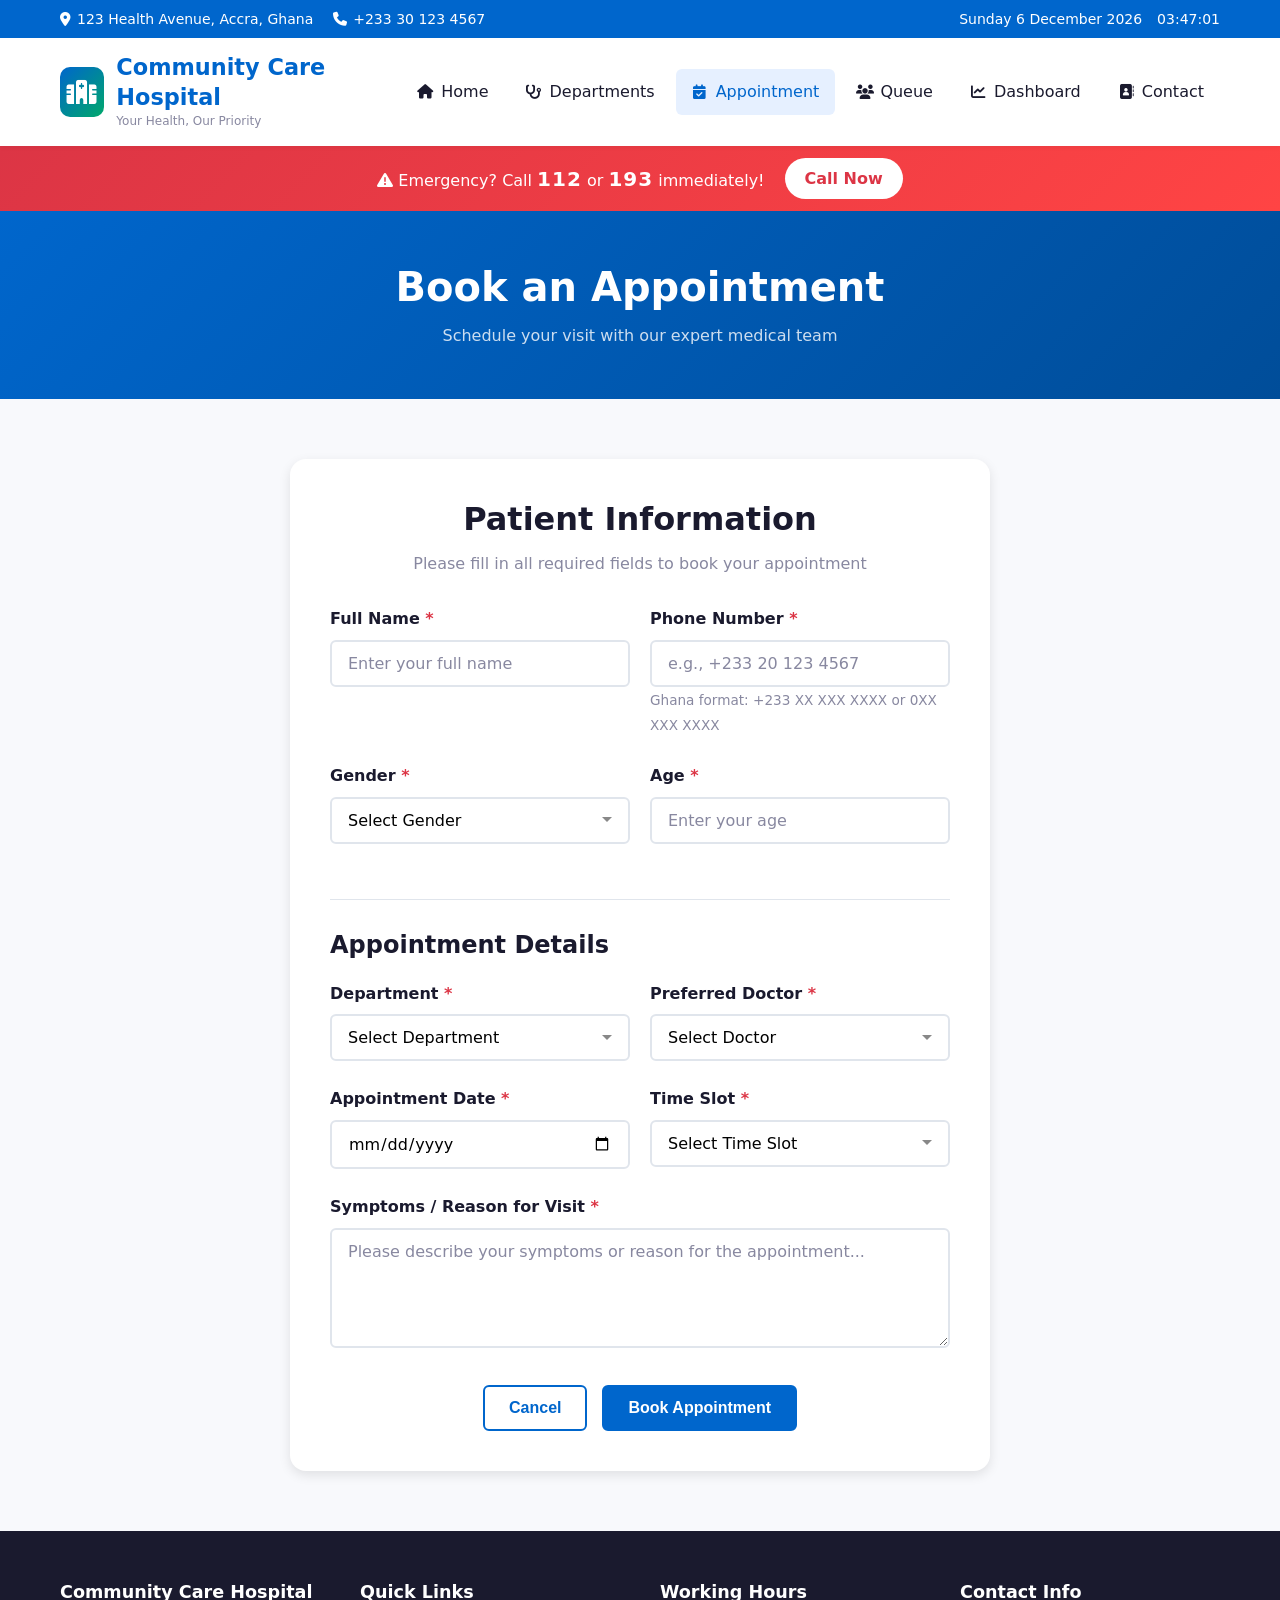
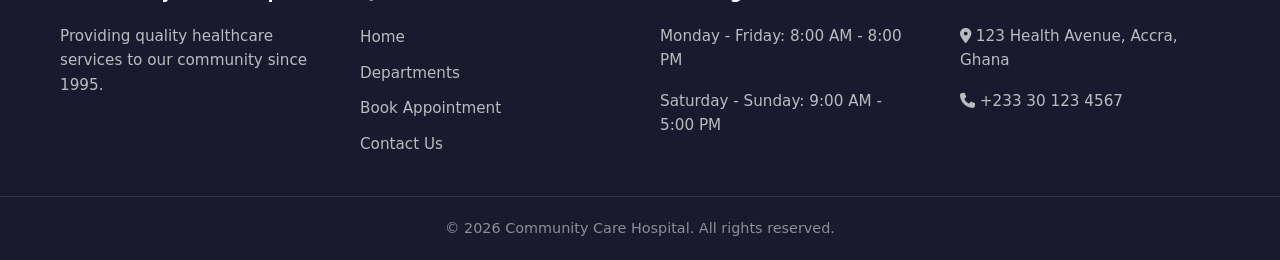
==== appointment.html @ 1f8b5b64 "Complete index design and js logic complete" ====
<!DOCTYPE html>
<html lang="en">
<head>
    <meta charset="UTF-8">
    <meta name="viewport" content="width=device-width, initial-scale=1.0">
    <title>Book Appointment - Community Care Hospital</title>
    <link rel="stylesheet" href="css/style.css">
    <link rel="stylesheet" href="css/appointment.css">
    <link rel="stylesheet" href="https://cdnjs.cloudflare.com/ajax/libs/font-awesome/6.5.2/css/all.min.css" crossorigin="anonymous" referrerpolicy="no-referrer">
</head>
<body data-page="appointment">
    <!-- Header -->
    <header class="header">
        <div class="header-top">
            <div class="container">
                <div class="header-info">
                    <span><i class="fa-solid fa-location-dot"></i> 123 Health Avenue, Accra, Ghana</span>
                    <span><i class="fa-solid fa-phone"></i> +233 30 123 4567</span>
                </div>
                <div class="datetime-display">
                    <span id="live-date"></span>
                    <span id="live-time"></span>
                </div>
            </div>
        </div>
        <div class="header-main">
            <div class="container">
                <a href="index.html" class="logo">
                    <div class="logo-icon"><i class="fa-solid fa-hospital"></i></div>
                    <div class="logo-text">
                        <h1>Community Care Hospital</h1>
                        <p>Your Health, Our Priority</p>
                    </div>
                </a>
                <nav>
                    <button class="mobile-menu-btn" aria-label="Menu">
                        <span></span>
                        <span></span>
                        <span></span>
                    </button>
                    <ul class="nav-links">
                        <li><a href="index.html"><i class="fa-solid fa-house"></i> Home</a></li>
                        <li><a href="departments.html"><i class="fa-solid fa-stethoscope"></i> Departments</a></li>
                        <li><a href="appointment.html" class="active"><i class="fa-solid fa-calendar-check"></i>  Appointment</a></li>
                        <li><a href="queue.html"><i class="fa-solid fa-users"></i> Queue</a></li>
                        <li><a href="dashboard.html"><i class="fa-solid fa-chart-line"></i> Dashboard</a></li>
                        <li><a href="contact.html"><i class="fa-solid fa-address-book"></i> Contact</a></li>
                    </ul>
                </nav>
            </div>
        </div>
    </header>

    <!-- Emergency Banner -->
    <div class="emergency-banner">
        <div class="container">
            <p><i class="fa-solid fa-triangle-exclamation"></i> Emergency? Call <strong>112</strong> or <strong>193</strong> immediately!</p>
            <a href="tel:112">Call Now</a>
        </div>
    </div>

    <!-- Page Header -->
    <section class="page-header">
        <div class="container">
            <h1>Book an Appointment</h1>
            <p>Schedule your visit with our expert medical team</p>
        </div>
    </section>

    <!-- Appointment Form Section -->
    <section class="section">
        <div class="container">
            <div class="form-container" id="appointment-form-container">
                <div class="form-card">
                    <h2>Patient Information</h2>
                    <p>Please fill in all required fields to book your appointment</p>
                    
                    <form id="appointment-form">
                        <!-- Personal Information -->
                        <div class="form-row">
                            <div class="form-group">
                                <label for="fullName">Full Name <span>*</span></label>
                                <input type="text" id="fullName" name="fullName" class="form-control" placeholder="Enter your full name" required>
                                <span class="error-message" id="fullName-error"></span>
                            </div>
                            <div class="form-group">
                                <label for="phone">Phone Number <span>*</span></label>
                                <input type="tel" id="phone" name="phone" class="form-control" placeholder="e.g., +233 20 123 4567" required>
                                <span class="form-hint">Ghana format: +233 XX XXX XXXX or 0XX XXX XXXX</span>
                                <span class="error-message" id="phone-error"></span>
                            </div>
                        </div>

                        <div class="form-row">
                            <div class="form-group">
                                <label for="gender">Gender <span>*</span></label>
                                <select id="gender" name="gender" class="form-control" required>
                                    <option value="">Select Gender</option>
                                    <option value="Male">Male</option>
                                    <option value="Female">Female</option>
                                    <option value="Other">Other</option>
                                </select>
                                <span class="error-message" id="gender-error"></span>
                            </div>
                            <div class="form-group">
                                <label for="age">Age <span>*</span></label>
                                <input type="number" id="age" name="age" class="form-control" placeholder="Enter your age" min="0" max="150" required>
                                <span class="error-message" id="age-error"></span>
                            </div>
                        </div>

                        <hr style="margin: 30px 0; border: none; border-top: 1px solid var(--border-color);">

                        <!-- Appointment Details -->
                        <h3 style="margin-bottom: 20px;">Appointment Details</h3>

                        <div class="form-row">
                            <div class="form-group">
                                <label for="department">Department <span>*</span></label>
                                <select id="department" name="department" class="form-control" required>
                                    <option value="">Select Department</option>
                                </select>
                                <span class="error-message" id="department-error"></span>
                            </div>
                            <div class="form-group">
                                <label for="doctor">Preferred Doctor <span>*</span></label>
                                <select id="doctor" name="doctor" class="form-control" required>
                                    <option value="">Select Doctor</option>
                                </select>
                                <span class="error-message" id="doctor-error"></span>
                            </div>
                        </div>

                        <div class="form-row">
                            <div class="form-group">
                                <label for="appointment-date">Appointment Date <span>*</span></label>
                                <input type="date" id="appointment-date" name="appointmentDate" class="form-control" required>
                                <span class="error-message" id="appointment-date-error"></span>
                            </div>
                            <div class="form-group">
                                <label for="time-slot">Time Slot <span>*</span></label>
                                <select id="time-slot" name="timeSlot" class="form-control" required>
                                    <option value="">Select Time Slot</option>
                                    <option value="Morning">Morning (8AM - 12PM)</option>
                                    <option value="Afternoon">Afternoon (12PM - 4PM)</option>
                                    <option value="Evening">Evening (4PM - 8PM)</option>
                                </select>
                                <span class="error-message" id="time-slot-error"></span>
                            </div>
                        </div>

                        <div class="form-group">
                            <label for="symptoms">Symptoms / Reason for Visit <span>*</span></label>
                            <textarea id="symptoms" name="symptoms" class="form-control" placeholder="Please describe your symptoms or reason for the appointment..." required></textarea>
                            <span class="error-message" id="symptoms-error"></span>
                        </div>

                        <div class="form-actions">
                            <button type="button" class="btn btn-outline-primary" onclick="window.history.back()">Cancel</button>
                            <button type="submit" class="btn btn-primary">Book Appointment</button>
                        </div>
                    </form>
                </div>
            </div>

            <!-- Confirmation Section (Hidden by default) -->
            <div id="appointment-confirmation" style="display: none;">
                <!-- Will be populated by JavaScript -->
            </div>
        </div>
    </section>

    <!-- Footer -->
    <footer class="footer">
        <div class="footer-main">
            <div class="container">
                <div class="footer-grid">
                    <div class="footer-section">
                        <h4>Community Care Hospital</h4>
                        <p>Providing quality healthcare services to our community since 1995.</p>
                    </div>
                    <div class="footer-section">
                        <h4>Quick Links</h4>
                        <ul class="footer-links">
                            <li><a href="index.html">Home</a></li>
                            <li><a href="departments.html">Departments</a></li>
                            <li><a href="appointment.html">Book Appointment</a></li>
                            <li><a href="contact.html">Contact Us</a></li>
                        </ul>
                    </div>
                    <div class="footer-section">
                        <h4>Working Hours</h4>
                        <p>Monday - Friday: 8:00 AM - 8:00 PM</p>
                        <p>Saturday - Sunday: 9:00 AM - 5:00 PM</p>
                    </div>
                    <div class="footer-section">
                        <h4>Contact Info</h4>
                        <p><i class="fa-solid fa-location-dot"></i> 123 Health Avenue, Accra, Ghana</p>
                        <p><i class="fa-solid fa-phone"></i> +233 30 123 4567</p>
                    </div>
                </div>
            </div>
        </div>
        <div class="footer-bottom">
            <div class="container">
                <p>&copy; 2026 Community Care Hospital. All rights reserved.</p>
            </div>
        </div>
    </footer>

    <script src="js/data.js"></script>
    <script src="js/core.js"></script>
    <script src="js/appointment-page.js"></script>
</body>
</html>
---- css/style.css ----
/* ============================================
   Hospital Appointment System - Stylesheet
   ============================================ */

/* ============================================
   CSS Variables & Reset
   ============================================ */

:root {
    --primary-color: #0066cc;
    --primary-dark: #004d99;
    --primary-light: #e6f0ff;
    --secondary-color: #00a86b;
    --secondary-dark: #008555;
    --accent-color: #ff6b35;
    --danger-color: #dc3545;
    --warning-color: #ffc107;
    --success-color: #28a745;
    
    --text-primary: #1a1a2e;
    --text-secondary: #4a4a6a;
    --text-muted: #8888a0;
    
    --bg-primary: #ffffff;
    --bg-secondary: #f8f9fc;
    --bg-tertiary: #eef1f5;
    
    --border-color: #e0e5ec;
    --shadow-sm: 0 2px 4px rgba(0, 0, 0, 0.05);
    --shadow-md: 0 4px 12px rgba(0, 0, 0, 0.1);
    --shadow-lg: 0 8px 24px rgba(0, 0, 0, 0.15);
    
    --radius-sm: 6px;
    --radius-md: 10px;
    --radius-lg: 16px;
    --radius-full: 50px;
    
    --transition: all 0.3s ease;
    
    --font-primary: 'Segoe UI', system-ui, -apple-system, sans-serif;
    --font-heading: 'Segoe UI', system-ui, -apple-system, sans-serif;
}

* {
    margin: 0;
    padding: 0;
    box-sizing: border-box;
}

html {
    scroll-behavior: smooth;
}

body {
    font-family: var(--font-primary);
    font-size: 16px;
    line-height: 1.6;
    color: var(--text-primary);
    background-color: var(--bg-secondary);
    min-height: 100vh;
    display: flex;
    flex-direction: column;
}

/* ============================================
   Typography
   ============================================ */

h1, h2, h3, h4, h5, h6 {
    font-family: var(--font-heading);
    font-weight: 700;
    line-height: 1.3;
    color: var(--text-primary);
}

h1 { font-size: 2.5rem; }
h2 { font-size: 2rem; }
h3 { font-size: 1.5rem; }
h4 { font-size: 1.25rem; }
h5 { font-size: 1.125rem; }
h6 { font-size: 1rem; }

p {
    margin-bottom: 1rem;
    color: var(--text-secondary);
}

a {
    color: var(--primary-color);
    text-decoration: none;
    transition: var(--transition);
}

a:hover {
    color: var(--primary-dark);
}

/* ============================================
   Layout Components
   ============================================ */

.container {
    width: 100%;
    max-width: 1200px;
    margin: 0 auto;
    padding: 0 20px;
}

.section {
    padding: 60px 0;
}

.section-header {
    text-align: center;
    margin-bottom: 40px;
}

.section-header h2 {
    margin-bottom: 10px;
}

.section-header p {
    color: var(--text-muted);
    max-width: 600px;
    margin: 0 auto;
}

/* ============================================
   Header & Navigation
   ============================================ */

.header {
    background: var(--bg-primary);
    box-shadow: var(--shadow-sm);
    position: sticky;
    top: 0;
    z-index: 1000;
}

.header-top {
    background: var(--primary-color);
    color: white;
    padding: 8px 0;
    font-size: 0.875rem;
}

.header-top .container {
    display: flex;
    justify-content: space-between;
    align-items: center;
    flex-wrap: wrap;
    gap: 10px;
}

.header-info {
    display: flex;
    gap: 20px;
    flex-wrap: wrap;
}

.header-info span {
    display: flex;
    align-items: center;
    gap: 6px;
}

.datetime-display {
    display: flex;
    gap: 15px;
    align-items: center;
}

#live-date, #live-time {
    font-weight: 500;
}

.header-main {
    padding: 15px 0;
}

.header-main .container {
    display: flex;
    justify-content: space-between;
    align-items: center;
}

.logo {
    display: flex;
    align-items: center;
    gap: 12px;
}

.logo-icon {
    width: 50px;
    height: 50px;
    background: linear-gradient(135deg, var(--primary-color), var(--secondary-color));
    border-radius: var(--radius-md);
    display: flex;
    align-items: center;
    justify-content: center;
    color: white;
    font-size: 1.5rem;
}

.logo-icon img {
    width: 100%;
    height: 100%;
    object-fit: cover;
    border-radius: var(--radius-md);
    display: block;
}

.logo-text h1 {
    font-size: 1.4rem;
    color: var(--primary-color);
}

.logo-text p {
    font-size: 0.75rem;
    color: var(--text-muted);
    margin: 0;
}

.nav-links {
    display: flex;
    gap: 5px;
    list-style: none;
}

.nav-links a {
    display: inline-flex;
    align-items: center;
    gap: 8px;
    padding: 10px 16px;
    color: var(--text-primary);
    font-weight: 500;
    border-radius: var(--radius-sm);
    transition: var(--transition);
}

.nav-links a i {
    width: 16px;
    text-align: center;
    font-size: 0.9rem;
}

.nav-links a:hover,
.nav-links a.active {
    background: var(--primary-light);
    color: var(--primary-color);
}

.mobile-menu-btn {
    display: none;
    flex-direction: column;
    gap: 5px;
    padding: 10px;
    background: none;
    border: none;
    cursor: pointer;
}

.mobile-menu-btn span {
    width: 25px;
    height: 3px;
    background: var(--text-primary);
    border-radius: 2px;
    transition: var(--transition);
}

/* ============================================
   Emergency Banner
   ============================================ */

.emergency-banner {
    background: linear-gradient(135deg, var(--danger-color), #ff4444);
    color: white;
    padding: 12px 0;
    text-align: center;
}

.emergency-banner .container {
    display: flex;
    justify-content: center;
    align-items: center;
    gap: 20px;
    flex-wrap: wrap;
}

.emergency-banner p {
    color: white;
    margin: 0;
    font-weight: 500;
}

.emergency-banner strong {
    font-size: 1.25rem;
    letter-spacing: 1px;
}

.emergency-banner a {
    background: white;
    color: var(--danger-color);
    padding: 8px 20px;
    border-radius: var(--radius-full);
    font-weight: 600;
}

.emergency-banner a:hover {
    background: #fff;
    color: var(--danger-color);
    transform: scale(1.05);
}

/* ============================================
   Hero Section
   ============================================ */

.hero {
    background: linear-gradient(135deg, var(--primary-color) 0%, var(--primary-dark) 100%);
    color: white;
    padding: 80px 0;
    position: relative;
    overflow: hidden;
}

.hero::before {
    content: '';
    position: absolute;
    top: 0;
    left: 0;
    right: 0;
    bottom: 0;
    background: url("data:image/svg+xml,%3Csvg width='60' height='60' viewBox='0 0 60 60' xmlns='http://www.w3.org/2000/svg'%3E%3Cg fill='none' fill-rule='evenodd'%3E%3Cg fill='%23ffffff' fill-opacity='0.05'%3E%3Cpath d='M36 34v-4h-2v4h-4v2h4v4h2v-4h4v-2h-4zm0-30V0h-2v4h-4v2h4v4h2V6h4V4h-4zM6 34v-4H4v4H0v2h4v4h2v-4h4v-2H6zM6 4V0H4v4H0v2h4v4h2V6h4V4H6z'/%3E%3C/g%3E%3C/g%3E%3C/svg%3E");
}

.hero .container {
    position: relative;
    z-index: 1;
    display: flex;
    align-items: center;
    justify-content: space-between;
    gap: 40px;
}

.hero-content {
    max-width: 600px;
}

.hero-content h1 {
    color: white;
    font-size: 3rem;
    margin-bottom: 20px;
}

.hero-content p {
    color: rgba(255, 255, 255, 0.9);
    font-size: 1.125rem;
    margin-bottom: 30px;
}

.hero-buttons {
    display: flex;
    gap: 15px;
    flex-wrap: wrap;
}

.hero-image {
    display: flex;
    align-items: center;
    justify-content: center;
    width: 400px;
    height: 300px;
    background: rgba(255, 255, 255, 0.1);
    border-radius: var(--radius-lg);
    font-size: 6rem;
}

.header-info i,
.emergency-banner p i,
.service-icon i,
.contact-icon i,
.hero-image i,
.success-icon i,
.confirmation-icon i,
.stat-icon i,
.empty-icon i {
    line-height: 1;
}

/* ============================================
   Buttons
   ============================================ */

.btn {
    display: inline-flex;
    align-items: center;
    justify-content: center;
    gap: 8px;
    padding: 12px 24px;
    font-size: 1rem;
    font-weight: 600;
    border-radius: var(--radius-sm);
    border: 2px solid transparent;
    cursor: pointer;
    transition: var(--transition);
    text-decoration: none;
}

.btn-primary {
    background: var(--primary-color);
    color: white;
    border-color: var(--primary-color);
}

.btn-primary:hover {
    background: var(--primary-dark);
    border-color: var(--primary-dark);
    color: white;
    transform: translateY(-2px);
    box-shadow: var(--shadow-md);
}

.btn-secondary {
    background: var(--secondary-color);
    color: white;
    border-color: var(--secondary-color);
}

.btn-secondary:hover {
    background: var(--secondary-dark);
    border-color: var(--secondary-dark);
    color: white;
    transform: translateY(-2px);
}

.btn-outline {
    background: transparent;
    color: white;
    border-color: white;
}

.btn-outline:hover {
    background: white;
    color: var(--primary-color);
}

.btn-outline-primary {
    background: transparent;
    color: var(--primary-color);
    border-color: var(--primary-color);
}

.btn-outline-primary:hover {
    background: var(--primary-color);
    color: white;
}

.btn-danger {
    background: var(--danger-color);
    color: white;
    border-color: var(--danger-color);
}

.btn-danger:hover {
    background: #c82333;
    border-color: #c82333;
    color: white;
}

.btn-sm {
    padding: 8px 16px;
    font-size: 0.875rem;
}

.btn-lg {
    padding: 16px 32px;
    font-size: 1.125rem;
}

.btn-icon {
    width: 36px;
    height: 36px;
    padding: 0;
    border-radius: var(--radius-sm);
    background: transparent;
    border: 1px solid var(--border-color);
    cursor: pointer;
    transition: var(--transition);
    font-size: 1rem;
}

.btn-serve:hover {
    background: var(--success-color);
    color: white;
    border-color: var(--success-color);
}

.btn-cancel:hover {
    background: var(--warning-color);
    color: var(--text-primary);
    border-color: var(--warning-color);
}

.btn-delete:hover {
    background: var(--danger-color);
    color: white;
    border-color: var(--danger-color);
}

/* ============================================
   Service Cards
   ============================================ */

.services-section {
    background-color: #3a753463; /* 10% opacity */
}

.services-header {
    max-width: 760px;
    margin-left: auto;
    margin-right: auto;
}

.services-kicker {
    display: inline-block;
    margin-bottom: 12px;
    padding: 6px 12px;
    border-radius: var(--radius-full);
    background: var(--primary-light);
    color: var(--primary-color);
    font-size: 0.8rem;
    font-weight: 700;
    letter-spacing: 0.04em;
    text-transform: uppercase;
}

.services-grid {
    display: grid;
    grid-template-columns: repeat(auto-fit, minmax(300px, 1fr));
    gap: 30px;
}

.services-section .service-card {
    background: var(--bg-primary);
    border-radius: var(--radius-lg);
    padding: 30px;
    text-align: left;
    box-shadow: var(--shadow-sm);
    transition: var(--transition);
    border: 1px solid var(--border-color);
    display: flex;
    flex-direction: column;
    gap: 8px;
}

.services-section .service-card:hover {
    transform: translateY(-5px);
    box-shadow: var(--shadow-lg);
}

.services-section .service-icon {
    width: 80px;
    height: 80px;
    margin: 0 0 14px;
    background: var(--primary-light);
    color: var(--primary-color);
    border-radius: var(--radius-md);
    display: flex;
    align-items: center;
    justify-content: center;
    font-size: 2rem;
}

.services-section .service-card h3 {
    margin-bottom: 10px;
}

.services-section .service-card p {
    color: var(--text-muted);
    margin-bottom: 16px;
}

.service-meta {
    border-top: 1px solid var(--border-color);
    padding-top: 12px;
    margin-bottom: 16px;
}

.service-meta strong {
    display: block;
    color: var(--primary-color);
    font-size: 0.98rem;
    margin-bottom: 2px;
}

.service-meta span {
    color: var(--text-muted);
    font-size: 0.9rem;
}

/* ============================================
   Quick Info Section
   ============================================ */

.quick-info-section {
    background: var(--bg-tertiary);
}

.quick-info-header {
    max-width: 760px;
    margin-left: auto;
    margin-right: auto;
}

.quick-info-kicker {
    display: inline-block;
    margin-bottom: 12px;
    padding: 6px 12px;
    border-radius: var(--radius-full);
    background: var(--primary-light);
    color: var(--primary-color);
    font-size: 0.8rem;
    font-weight: 700;
    letter-spacing: 0.04em;
    text-transform: uppercase;
}

.quick-info-grid {
    display: grid;
    grid-template-columns: repeat(auto-fit, minmax(280px, 1fr));
    gap: 24px;
}

.quick-info-card {
    background: var(--bg-primary);
    border: 1px solid var(--border-color);
    border-radius: var(--radius-lg);
    padding: 28px;
    box-shadow: var(--shadow-sm);
    transition: var(--transition);
}

.quick-info-card:hover {
    transform: translateY(-4px);
    box-shadow: var(--shadow-md);
}

.quick-info-icon {
    width: 56px;
    height: 56px;
    border-radius: var(--radius-md);
    background: var(--primary-light);
    color: var(--primary-color);
    display: flex;
    align-items: center;
    justify-content: center;
    font-size: 1.4rem;
    margin-bottom: 16px;
}

.quick-info-card h3 {
    margin-bottom: 10px;
    font-size: 1.2rem;
}

.quick-info-card p {
    margin-bottom: 18px;
    color: var(--text-secondary);
}

.quick-info-meta {
    border-top: 1px solid var(--border-color);
    padding-top: 14px;
}

.quick-info-meta strong {
    display: block;
    color: var(--primary-color);
    font-size: 1rem;
    margin-bottom: 2px;
}

.quick-info-meta span {
    color: var(--text-muted);
    font-size: 0.92rem;
}

/* ============================================
   Footer
   ============================================ */

.footer {
    background: var(--text-primary);
    color: white;
    margin-top: auto;
}

.footer-main {
    padding: 50px 0 30px;
}

.footer-grid {
    display: grid;
    grid-template-columns: repeat(auto-fit, minmax(250px, 1fr));
    gap: 40px;
}

.footer-section h4 {
    color: white;
    margin-bottom: 20px;
    font-size: 1.1rem;
}

.footer-section p,
.footer-section a {
    color: rgba(255, 255, 255, 0.7);
    font-size: 0.95rem;
}

.footer-section a:hover {
    color: white;
}

.footer-links {
    list-style: none;
}

.footer-links li {
    margin-bottom: 10px;
}

.footer-bottom {
    border-top: 1px solid rgba(255, 255, 255, 0.1);
    padding: 20px 0;
    text-align: center;
}

.footer-bottom p {
    color: rgba(255, 255, 255, 0.5);
    margin: 0;
    font-size: 0.9rem;
}

/* ============================================
   Page Headers
   ============================================ */

.page-header {
    background: linear-gradient(135deg, var(--primary-color) 0%, var(--primary-dark) 100%);
    color: white;
    padding: 50px 0;
    text-align: center;
}

.page-header h1 {
    color: white;
    margin-bottom: 10px;
}

.page-header p {
    color: rgba(255, 255, 255, 0.8);
    margin: 0;
}

/* ============================================
   Responsive Design
   ============================================ */

@media (max-width: 992px) {
    .hero .container {
        flex-direction: column;
        text-align: center;
    }
    
    .hero-content {
        max-width: 100%;
    }
    
    .hero-buttons {
        justify-content: center;
    }
    
    .hero-image {
        width: 300px;
        height: 220px;
    }
}

@media (max-width: 768px) {
    h1 { font-size: 2rem; }
    h2 { font-size: 1.5rem; }
    
    .header-top .container {
        justify-content: center;
    }
    
    .header-info {
        display: none;
    }
    
    .datetime-display {
        width: 100%;
        justify-content: center;
    }
    
    .mobile-menu-btn {
        display: flex;
    }
    
    .nav-links {
        position: absolute;
        top: 100%;
        left: 0;
        right: 0;
        background: var(--bg-primary);
        flex-direction: column;
        padding: 20px;
        box-shadow: var(--shadow-lg);
        display: none;
    }
    
    .nav-links.active {
        display: flex;
    }
    
    .nav-links a {
        padding: 15px;
        border-bottom: 1px solid var(--border-color);
    }
    
    .hero-content h1 {
        font-size: 2rem;
    }
}

@media (max-width: 480px) {
    .container {
        padding: 0 15px;
    }
    
    .section {
        padding: 40px 0;
    }
    
    .btn {
        width: 100%;
    }
    
    .hero-buttons {
        flex-direction: column;
    }
}

/* ============================================
   Print Styles
   ============================================ */

@media print {
    .header,
    .footer,
    .nav-links,
    .btn,
    .queue-controls {
        display: none;
    }
    
    .confirmation-card {
        box-shadow: none;
        border: 2px solid #000;
    }
    
    body {
        background: white;
    }
}
---- css/appointment.css ----
/* ============================================
   Appointment Page Styles
   ============================================ */

.form-container {
    max-width: 700px;
    margin: 0 auto;
}

.form-card {
    background: var(--bg-primary);
    border-radius: var(--radius-lg);
    padding: 40px;
    box-shadow: var(--shadow-md);
}

.form-card h2 {
    text-align: center;
    margin-bottom: 10px;
}

.form-card > p {
    text-align: center;
    color: var(--text-muted);
    margin-bottom: 30px;
}

.form-group {
    margin-bottom: 20px;
}

.form-row {
    display: grid;
    grid-template-columns: repeat(2, 1fr);
    gap: 20px;
}

.form-group label {
    display: block;
    font-weight: 600;
    margin-bottom: 8px;
    color: var(--text-primary);
}

.form-group label span {
    color: var(--danger-color);
}

.form-control {
    width: 100%;
    padding: 12px 16px;
    border: 2px solid var(--border-color);
    border-radius: var(--radius-sm);
    font-size: 1rem;
    font-family: inherit;
    transition: var(--transition);
    background: var(--bg-primary);
}

.form-control:focus {
    outline: none;
    border-color: var(--primary-color);
    box-shadow: 0 0 0 4px var(--primary-light);
}

.form-control.error {
    border-color: var(--danger-color);
    background: #fff8f8;
}

.form-control::placeholder {
    color: var(--text-muted);
}

select.form-control {
    cursor: pointer;
    appearance: none;
    background-image: url("data:image/svg+xml,%3Csvg xmlns='http://www.w3.org/2000/svg' width='12' height='12' viewBox='0 0 12 12'%3E%3Cpath fill='%23888' d='M6 8L1 3h10z'/%3E%3C/svg%3E");
    background-repeat: no-repeat;
    background-position: right 15px center;
    padding-right: 40px;
}

textarea.form-control {
    min-height: 120px;
    resize: vertical;
}

.error-message {
    color: var(--danger-color);
    font-size: 0.85rem;
    margin-top: 5px;
    display: block;
}

.form-hint {
    font-size: 0.85rem;
    color: var(--text-muted);
    margin-top: 5px;
}

.form-actions {
    display: flex;
    gap: 15px;
    margin-top: 30px;
    justify-content: center;
}

.confirmation-card {
    background: var(--bg-primary);
    border-radius: var(--radius-lg);
    padding: 40px;
    text-align: center;
    box-shadow: var(--shadow-lg);
    max-width: 550px;
    margin: 0 auto;
}

.confirmation-icon {
    width: 80px;
    height: 80px;
    background: var(--success-color);
    color: white;
    border-radius: var(--radius-full);
    display: flex;
    align-items: center;
    justify-content: center;
    font-size: 2.5rem;
    margin: 0 auto 20px;
}

.confirmation-card h2 {
    color: var(--success-color);
    margin-bottom: 20px;
}

.ticket-id {
    background: var(--primary-light);
    border: 2px dashed var(--primary-color);
    border-radius: var(--radius-md);
    padding: 15px 30px;
    display: inline-block;
    margin-bottom: 25px;
}

.ticket-id span {
    display: block;
    font-size: 0.85rem;
    color: var(--text-muted);
    margin-bottom: 5px;
}

.ticket-id strong {
    font-size: 1.5rem;
    color: var(--primary-color);
}

.appointment-details {
    text-align: left;
    background: var(--bg-tertiary);
    border-radius: var(--radius-md);
    padding: 20px;
    margin-bottom: 20px;
}

.detail-row {
    display: flex;
    justify-content: space-between;
    padding: 8px 0;
    border-bottom: 1px solid var(--border-color);
}

.detail-row:last-child {
    border-bottom: none;
}

.detail-row .label {
    color: var(--text-muted);
}

.detail-row .value {
    font-weight: 600;
    color: var(--text-primary);
}

.confirmation-note {
    background: var(--warning-color);
    color: var(--text-primary);
    padding: 15px;
    border-radius: var(--radius-md);
    margin-bottom: 25px;
}

.confirmation-note p {
    margin: 5px 0;
    font-size: 0.9rem;
    color: var(--text-primary);
}

.confirmation-actions {
    display: flex;
    gap: 15px;
    justify-content: center;
    flex-wrap: wrap;
}

@media (max-width: 768px) {
    .form-row {
        grid-template-columns: 1fr;
    }

    .form-card {
        padding: 25px;
    }
}

@media (max-width: 480px) {
    .confirmation-actions {
        flex-direction: column;
    }
}
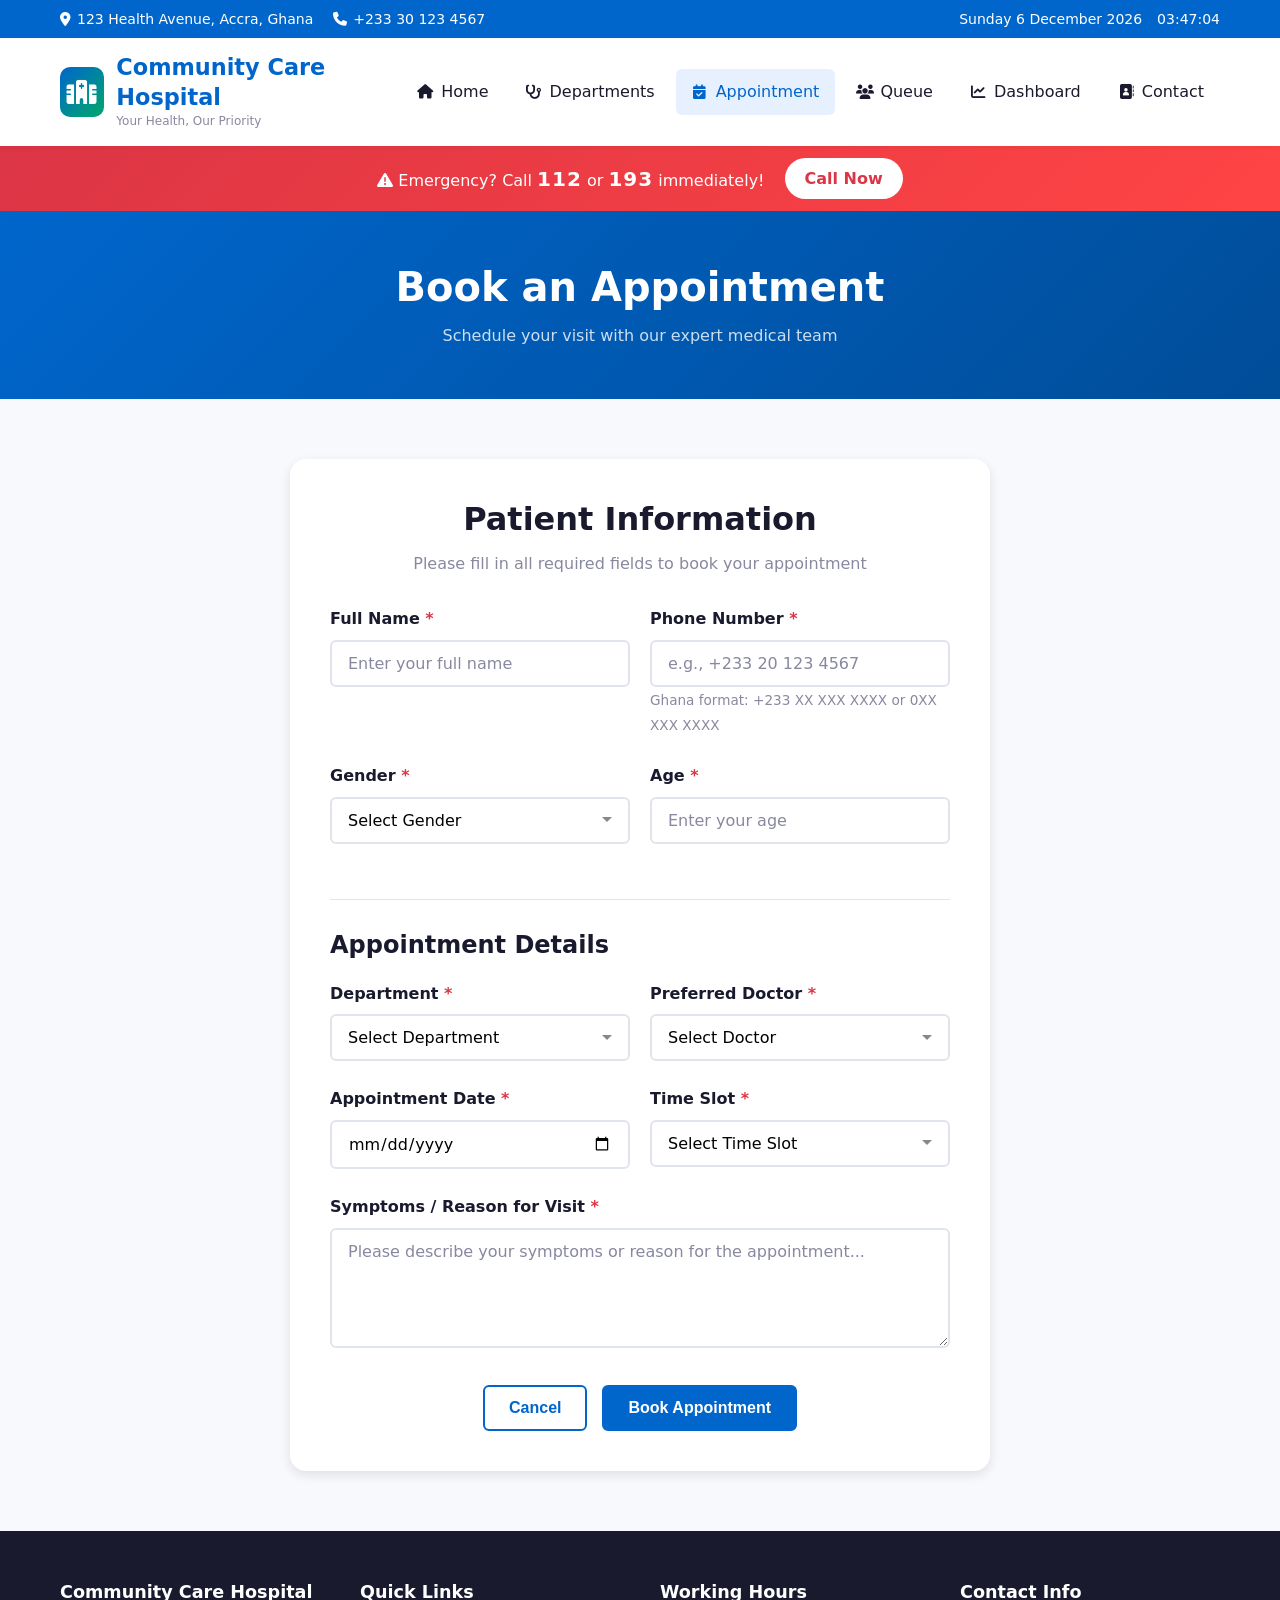
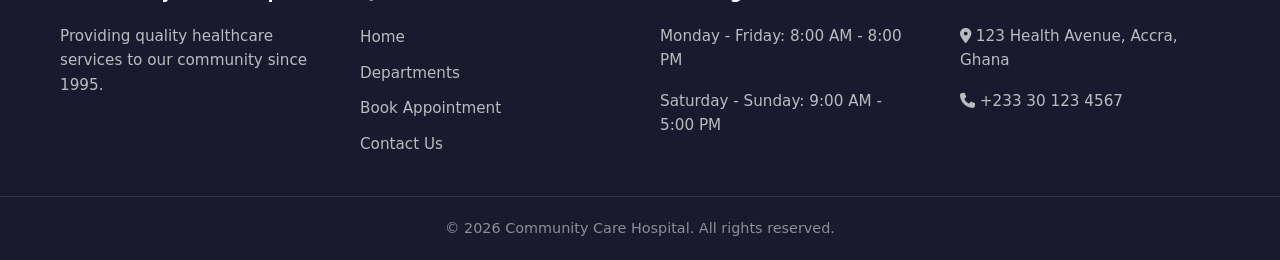
==== commit c9e90c9e: "fixed slide show at hero section" ====
--- a/appointment.html
+++ b/appointment.html
@@ -40,7 +40,7 @@
                     </button>
                     <ul class="nav-links">
                         <li><a href="index.html"><i class="fa-solid fa-house"></i> Home</a></li>
-                        <li><a href="departments.html"><i class="fa-solid fa-stethoscope"></i> Departments</a></li>
+                        <li><a href="department.html"><i class="fa-solid fa-stethoscope"></i> Departments</a></li>
                         <li><a href="appointment.html" class="active"><i class="fa-solid fa-calendar-check"></i>  Appointment</a></li>
                         <li><a href="queue.html"><i class="fa-solid fa-users"></i> Queue</a></li>
                         <li><a href="dashboard.html"><i class="fa-solid fa-chart-line"></i> Dashboard</a></li>
@@ -183,7 +183,7 @@
                         <h4>Quick Links</h4>
                         <ul class="footer-links">
                             <li><a href="index.html">Home</a></li>
-                            <li><a href="departments.html">Departments</a></li>
+                            <li><a href="department.html">Departments</a></li>
                             <li><a href="appointment.html">Book Appointment</a></li>
                             <li><a href="contact.html">Contact Us</a></li>
                         </ul>
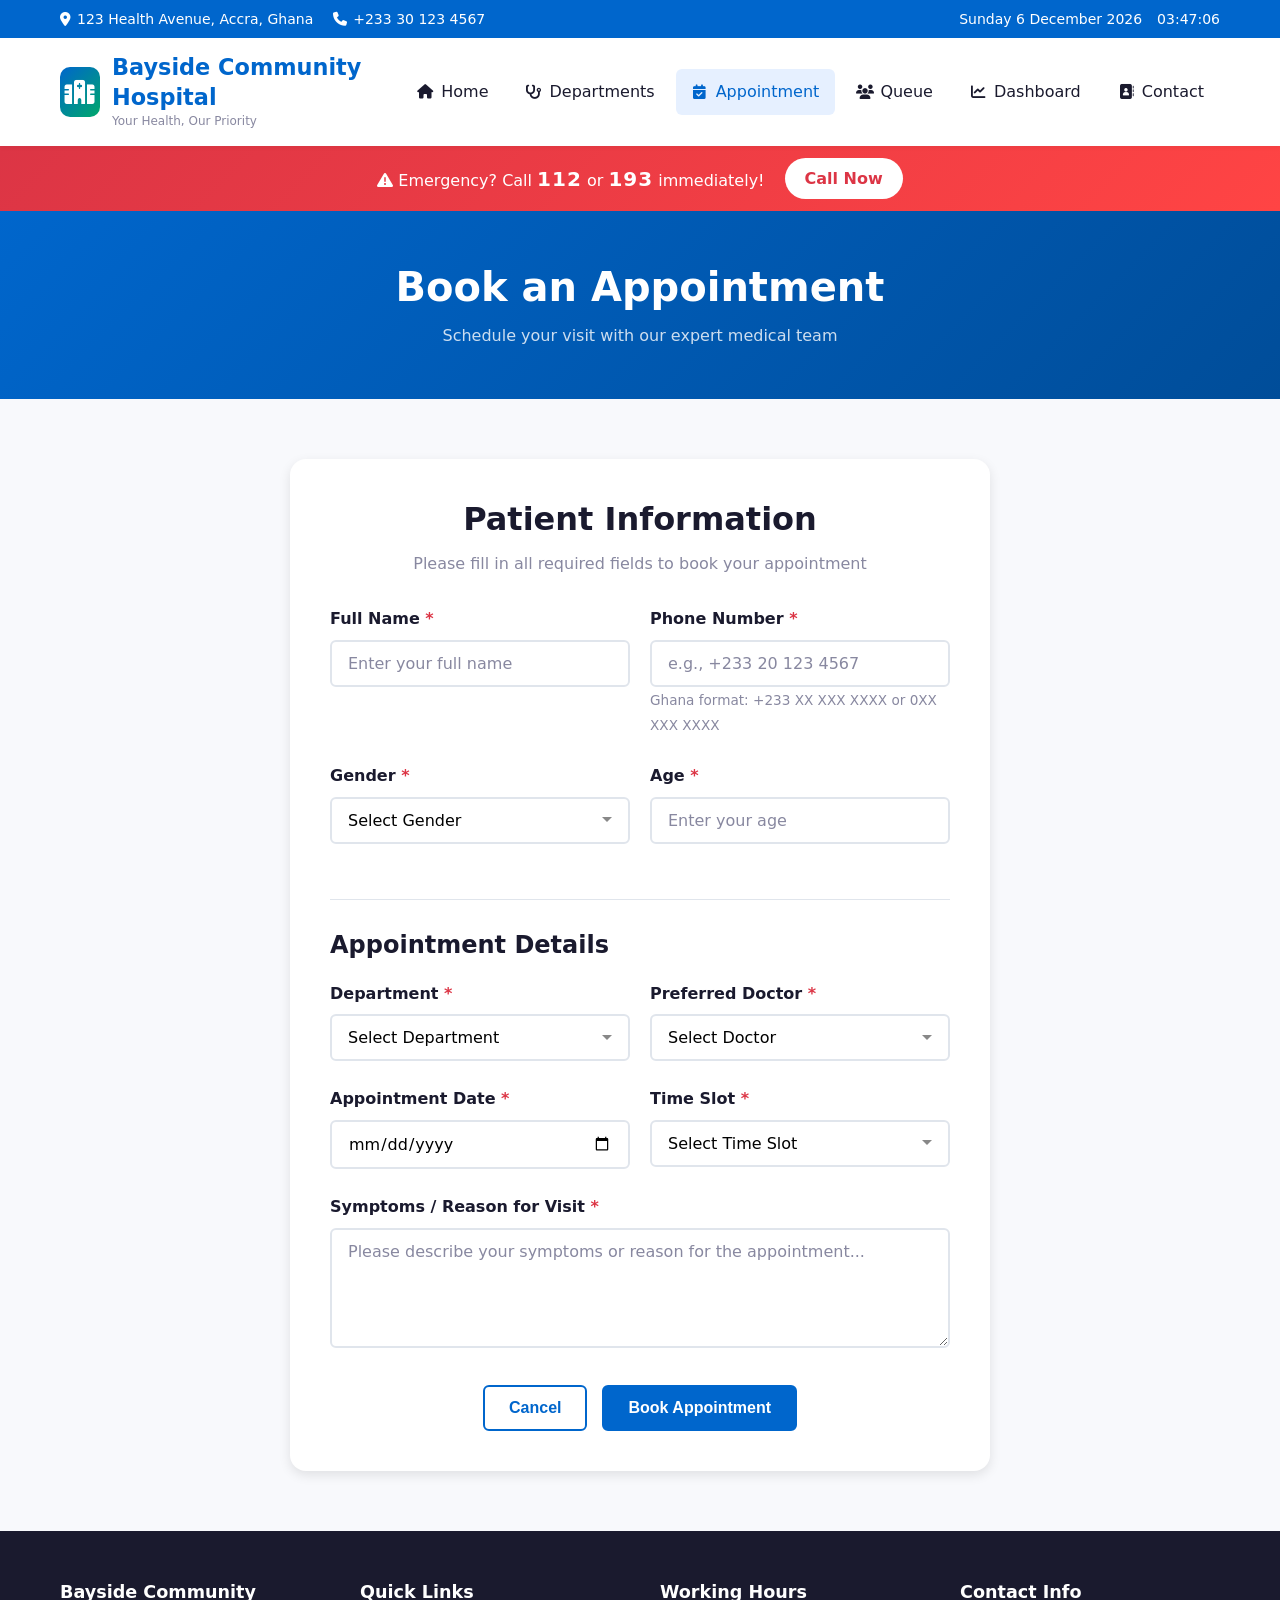
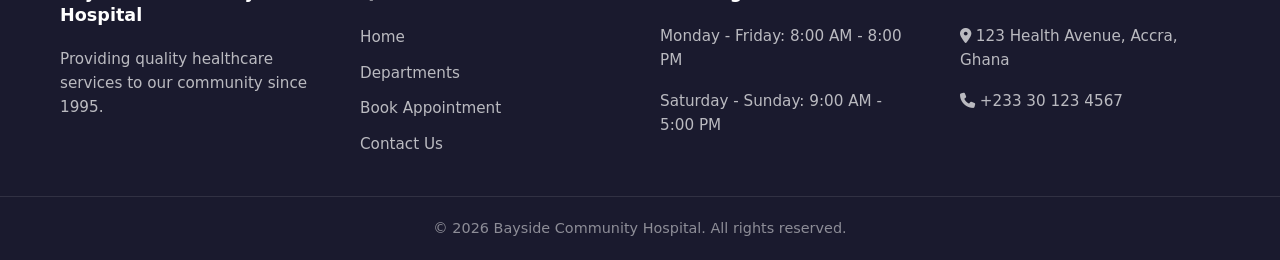
==== commit b30b2aed: "Change name to Bayside Community Hospital" ====
--- a/appointment.html
+++ b/appointment.html
@@ -3,7 +3,7 @@
 <head>
     <meta charset="UTF-8">
     <meta name="viewport" content="width=device-width, initial-scale=1.0">
-    <title>Book Appointment - Community Care Hospital</title>
+    <title>Book Appointment - Bayside Community Hospital</title>
     <link rel="stylesheet" href="css/style.css">
     <link rel="stylesheet" href="css/appointment.css">
     <link rel="stylesheet" href="https://cdnjs.cloudflare.com/ajax/libs/font-awesome/6.5.2/css/all.min.css" crossorigin="anonymous" referrerpolicy="no-referrer">
@@ -28,7 +28,7 @@
                 <a href="index.html" class="logo">
                     <div class="logo-icon"><i class="fa-solid fa-hospital"></i></div>
                     <div class="logo-text">
-                        <h1>Community Care Hospital</h1>
+                        <h1>Bayside Community Hospital</h1>
                         <p>Your Health, Our Priority</p>
                     </div>
                 </a>
@@ -176,7 +176,7 @@
             <div class="container">
                 <div class="footer-grid">
                     <div class="footer-section">
-                        <h4>Community Care Hospital</h4>
+                        <h4>Bayside Community Hospital</h4>
                         <p>Providing quality healthcare services to our community since 1995.</p>
                     </div>
                     <div class="footer-section">
@@ -203,7 +203,7 @@
         </div>
         <div class="footer-bottom">
             <div class="container">
-                <p>&copy; 2026 Community Care Hospital. All rights reserved.</p>
+                <p>&copy; 2026 Bayside Community Hospital. All rights reserved.</p>
             </div>
         </div>
     </footer>
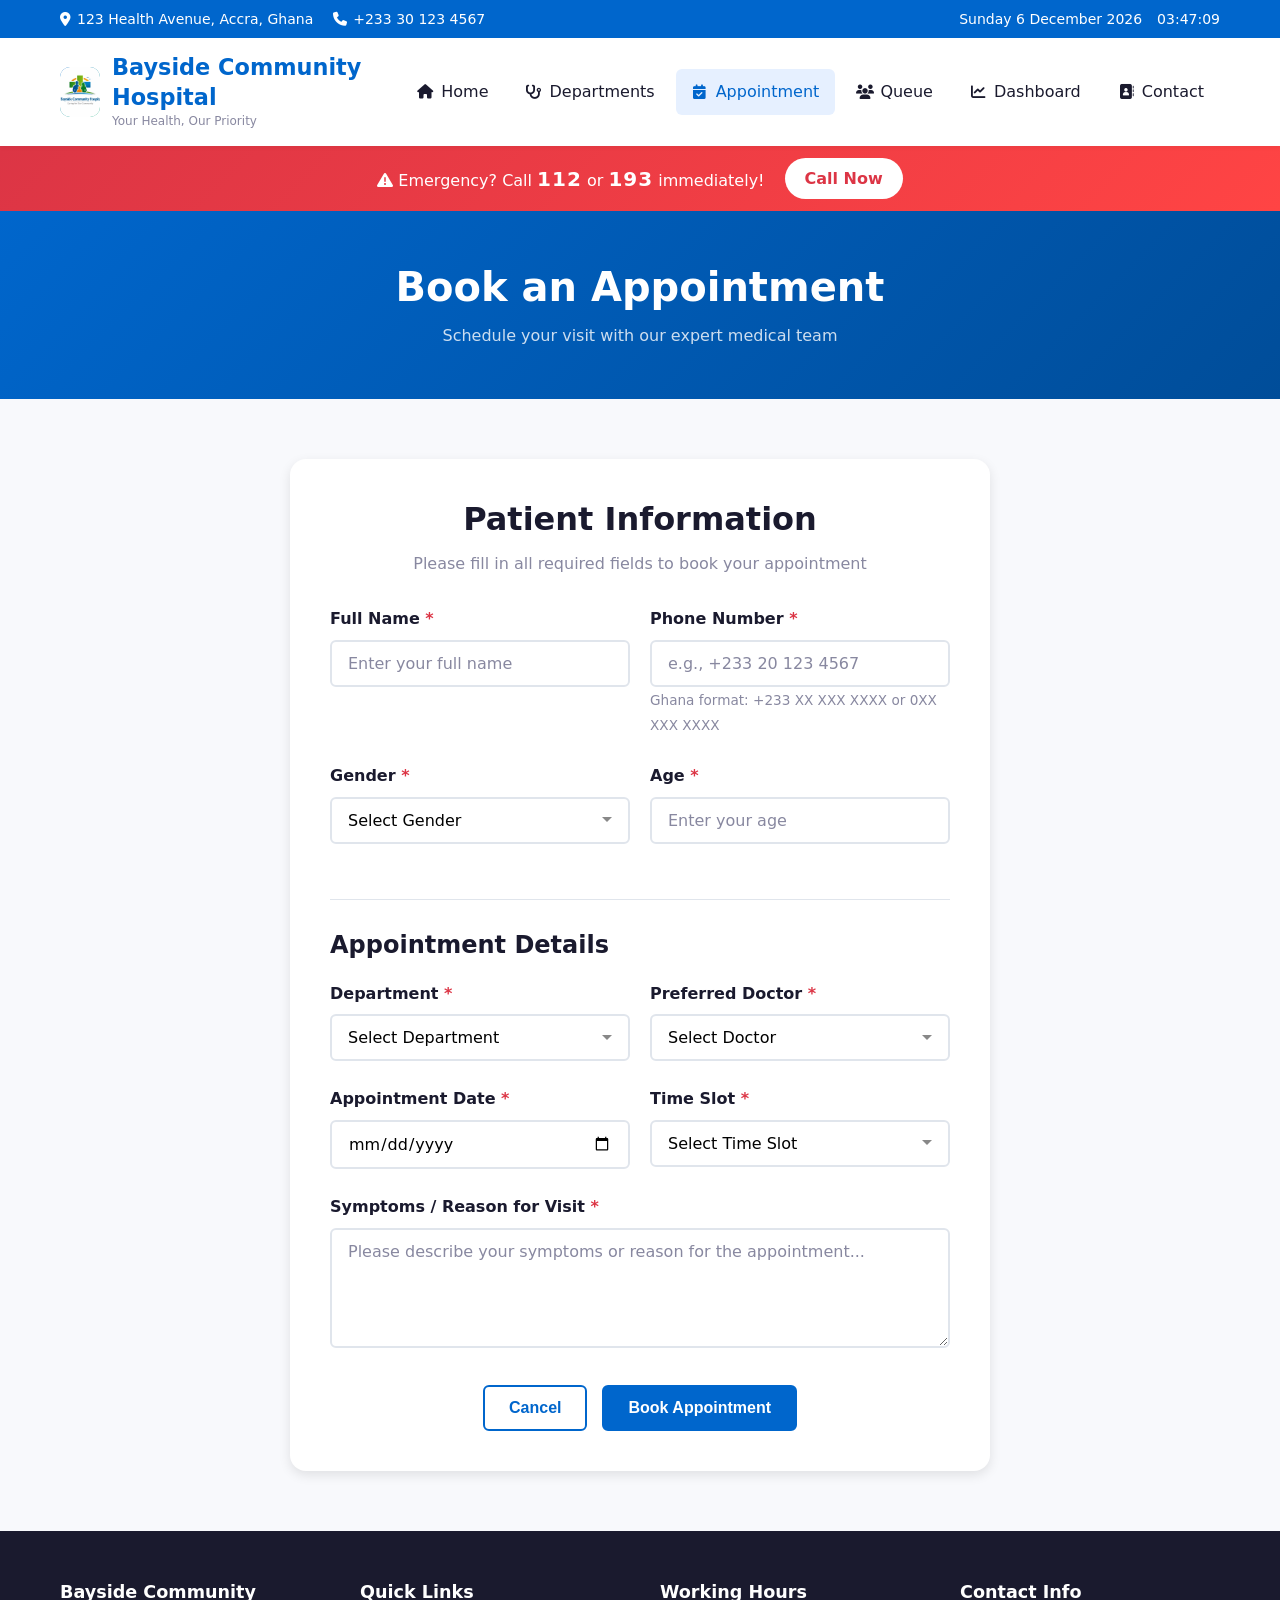
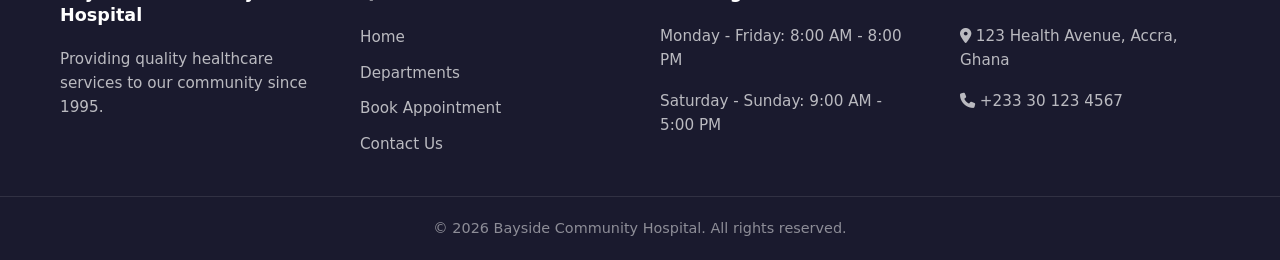
==== commit 190ac3aa: "Added hospital logo and changed name" ====
--- a/appointment.html
+++ b/appointment.html
@@ -26,7 +26,7 @@
         <div class="header-main">
             <div class="container">
                 <a href="index.html" class="logo">
-                    <div class="logo-icon"><i class="fa-solid fa-hospital"></i></div>
+                    <div class="logo-icon"><img src="images/hospital logo.png" alt="Community Care Hospital logo"></div>
                     <div class="logo-text">
                         <h1>Bayside Community Hospital</h1>
                         <p>Your Health, Our Priority</p>
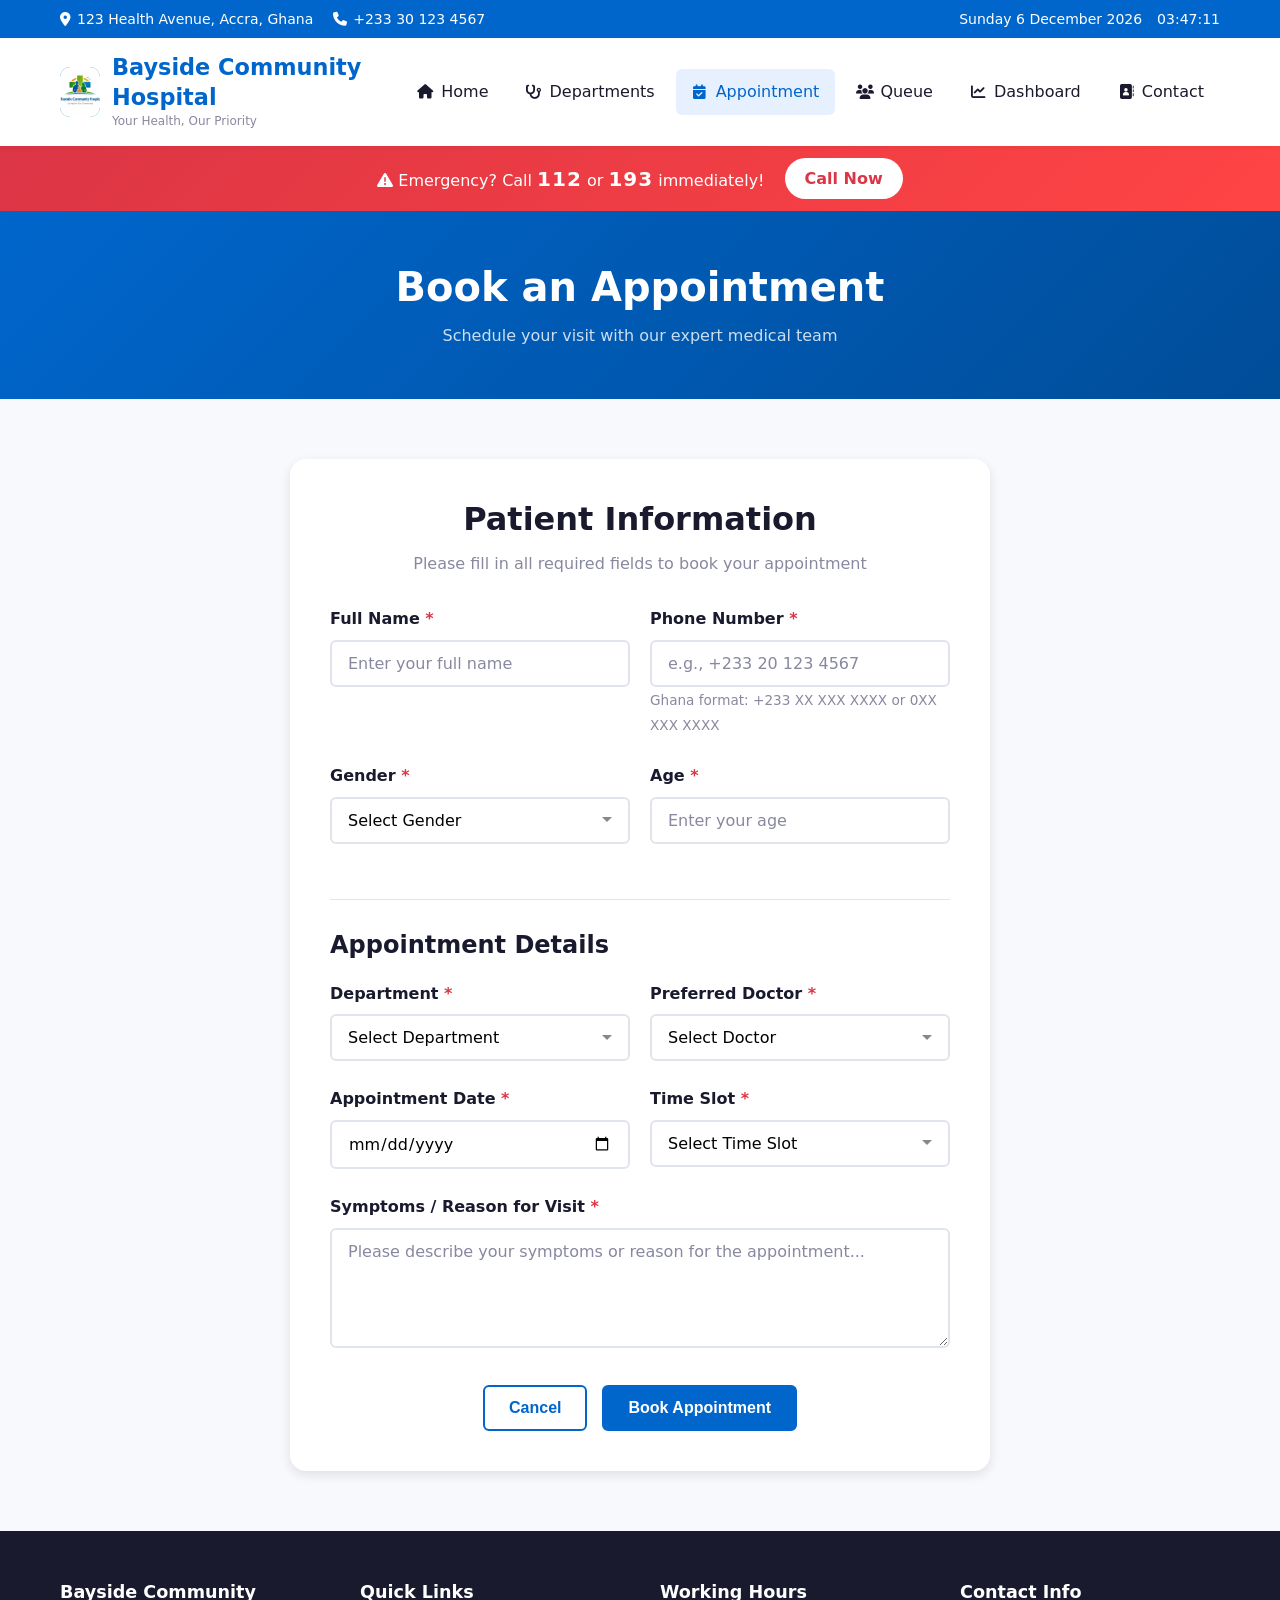
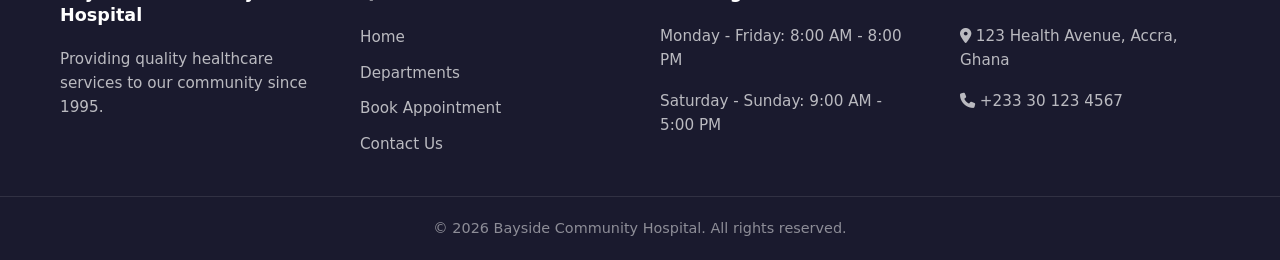
==== commit 71da0a34: "Added input validation for forms" ====
--- a/appointment.html
+++ b/appointment.html
@@ -80,12 +80,12 @@
                         <div class="form-row">
                             <div class="form-group">
                                 <label for="fullName">Full Name <span>*</span></label>
-                                <input type="text" id="fullName" name="fullName" class="form-control" placeholder="Enter your full name" required>
+                                <input type="text" id="fullName" name="fullName" class="form-control" placeholder="Enter your full name" minlength="2" maxlength="80" autocomplete="name" required>
                                 <span class="error-message" id="fullName-error"></span>
                             </div>
                             <div class="form-group">
                                 <label for="phone">Phone Number <span>*</span></label>
-                                <input type="tel" id="phone" name="phone" class="form-control" placeholder="e.g., +233 20 123 4567" required>
+                                <input type="tel" id="phone" name="phone" class="form-control" placeholder="e.g., +233 20 123 4567" inputmode="tel" autocomplete="tel" required>
                                 <span class="form-hint">Ghana format: +233 XX XXX XXXX or 0XX XXX XXXX</span>
                                 <span class="error-message" id="phone-error"></span>
                             </div>
@@ -151,7 +151,7 @@
 
                         <div class="form-group">
                             <label for="symptoms">Symptoms / Reason for Visit <span>*</span></label>
-                            <textarea id="symptoms" name="symptoms" class="form-control" placeholder="Please describe your symptoms or reason for the appointment..." required></textarea>
+                            <textarea id="symptoms" name="symptoms" class="form-control" placeholder="Please describe your symptoms or reason for the appointment..." minlength="10" maxlength="1000" required></textarea>
                             <span class="error-message" id="symptoms-error"></span>
                         </div>
 
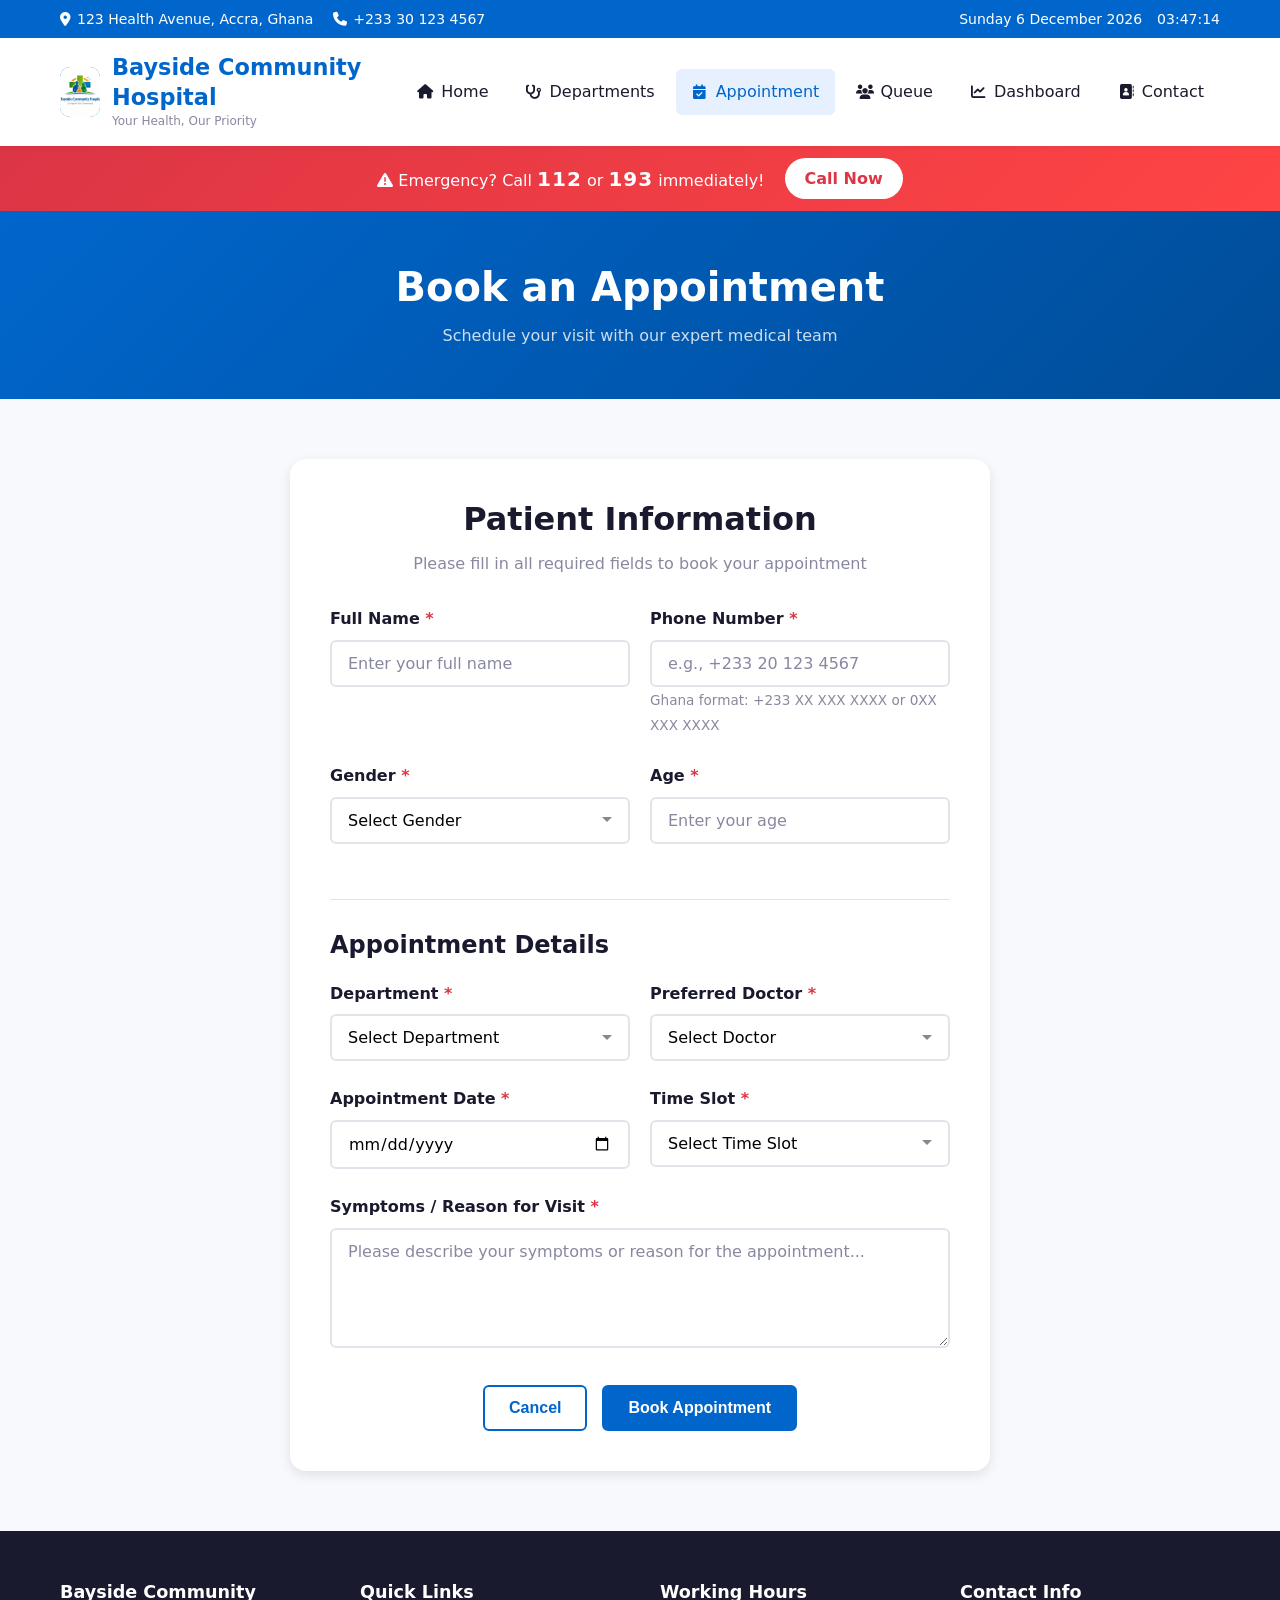
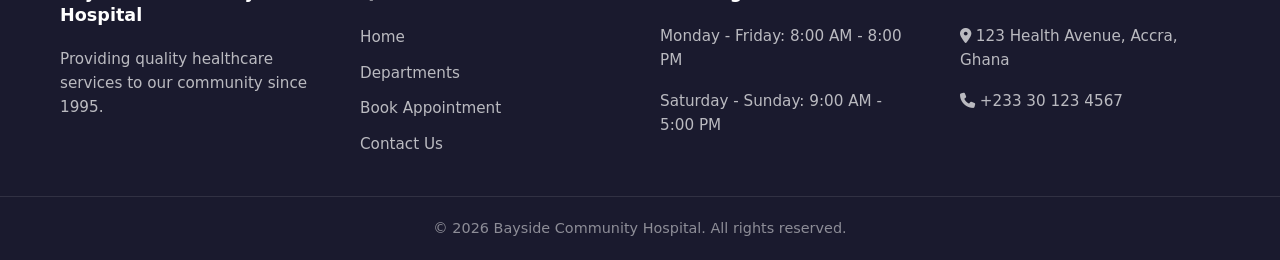
==== commit 61482fe9: "email valiadation" ====
--- a/appointment.html
+++ b/appointment.html
@@ -75,7 +75,7 @@
                     <h2>Patient Information</h2>
                     <p>Please fill in all required fields to book your appointment</p>
                     
-                    <form id="appointment-form">
+                    <form id="appointment-form" novalidate>
                         <!-- Personal Information -->
                         <div class="form-row">
                             <div class="form-group">
